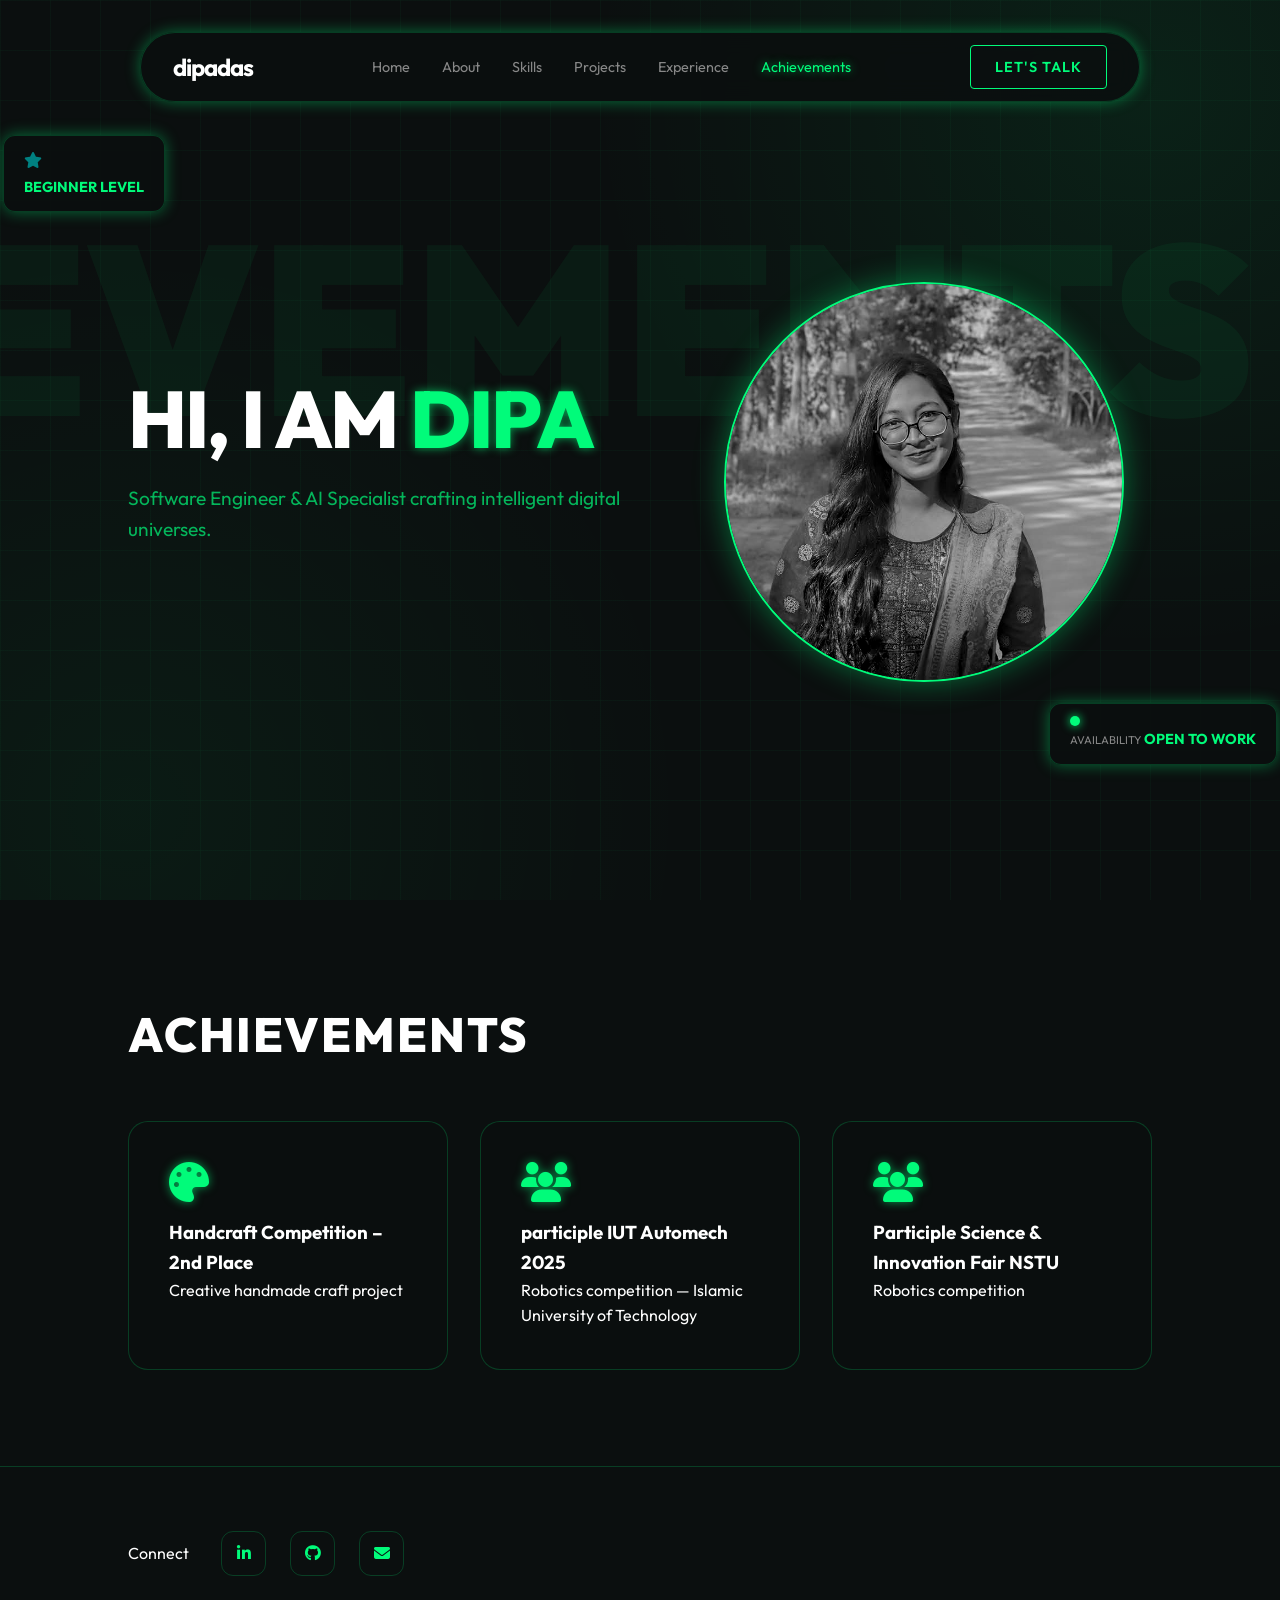
==== achievements.html @ 81ce1337 "Add files via upload" ====
<!DOCTYPE html>
<html lang="en">
<head>
    <meta charset="UTF-8">
    <meta name="viewport" content="width=device-width, initial-scale=1.0">
    <title>DIPA DAS | Achievements</title>
    <link rel="stylesheet" href="style.css">
    <link rel="stylesheet" href="https://cdnjs.cloudflare.com/ajax/libs/font-awesome/6.5.1/css/all.min.css">
</head>
<body>
    <header>
        <nav>
            <div class="logo">dipadas</div>
            <ul class="nav-links">
                <li><a href="index.html" class="nav-link">Home</a></li>
                <li><a href="about.html" class="nav-link">About</a></li>
                <li><a href="skills.html" class="nav-link">Skills</a></li>
                <li><a href="projects.html" class="nav-link">Projects</a></li>
                <li><a href="experience.html" class="nav-link">Experience</a></li>
                <li><a href="achievements.html" class="nav-link">Achievements</a></li>
            </ul>
            <a href="mailto:dadipa011@gmail.com?subject=Hello&body=I want to contact you" class="talk-btn">Let's Talk</a>
        </nav>
    </header>

    <main>
        <div class="bg-text" id="bg-text">ACHIEVEMENTS</div>
        
        <!-- Persistent Hero Section -->
        <section id="home" class="content-section">
            <div class="hero">
                <div class="hero-content">
                    <h2>HI, I AM <span>DIPA</span></h2>
                    <p>Software Engineer & AI Specialist crafting intelligent digital universes.</p>
                  
                </div>

                <div class="hero-image-container">
                    <div class="badge badge-experience">
                        <i class="fa-solid fa-star" style="color: #008080;"></i>
                        <div>
                            <strong>BEGINNER LEVEL</strong>
                        </div>
                    </div>

                    <div class="image-wrapper">
                        <img src="dipa.jpg" alt="dipa Profile">
                    </div>

                    <div class="badge badge-availability">
                        <div class="status-dot"></div>
                        <div>
                            <span>Availability</span>
                            <strong>OPEN TO WORK</strong>
                        </div>
                    </div>
                </div>
            </div>
        </section>

        <!-- Specific Section Content -->
        <section id="achievements" class="content-section">
            <div class="section">
                <h2 class="section-title">ACHIEVEMENTS</h2>
                <div class="achievements-grid">
                    <div class="achievement-card">
                        <i class="fa-solid fa-palette"></i>
                        <h3>Handcraft Competition – 2nd Place</h3>
                        <p>Creative handmade craft project</p>
                    </div>
                    <div class="achievement-card">
                        <i class="fa-solid fa-users"></i>
                        <h3>participle IUT Automech 2025</h3>
                        <p>Robotics competition — Islamic University of Technology</p>
                    </div>
                    <div class="achievement-card">
                        <i class="fa-solid fa-users"></i>
                        <h3>Participle Science & Innovation Fair NSTU</h3>
                        <p>Robotics competition</p>
                    </div>
                  
                </div>
            </div>
        </section>

        <section class="social-links-footer">
            <span>Connect</span>
            <div class="social-icons-footer">
                <a href="https://www.linkedin.com/in/dipa-das-a8a85934b/" class="social-icon"><i class="fa-brands fa-linkedin-in"></i></a>
                <a href="https://github.com/dipadas0034" class="social-icon"><i class="fa-brands fa-github"></i></a>
                <a href="mailto:dadipa011@gmail.com?subject=Hello&body=I want to contact you" class="social-icon"><i class="fa-solid fa-envelope"></i></a>
            </div>
        </section>
    </main>

    <script src="script.js"></script>
</body>
</html>
---- style.css ----
@import url('https://fonts.googleapis.com/css2?family=Outfit:wght@300;400;600;700&display=swap');

:root {
    --bg-color: #0b0f0f; /* Deep Cyber Black */
    --card-bg: rgba(11, 15, 15, 0.85);
    --accent-glow: #01FB7A; /* Neon Green Highlight */
    --text-primary: #ffffff;
    --text-secondary: rgba(1, 251, 122, 0.7); /* Muted Neon Green */
    --accent-blue: #00d2ff; 
    --nav-glass: rgba(11, 15, 15, 0.9);
    --border-glass: rgba(1, 251, 122, 0.2);
    --neon-shadow: 0 0 15px rgba(1, 251, 122, 0.4);
    --neon-text-shadow: 0 0 10px rgba(1, 251, 122, 0.6);
}

* {
    margin: 0;
    padding: 0;
    box-sizing: border-box;
    font-family: 'Outfit', sans-serif;
    scroll-behavior: smooth;
}

body {
    background-color: var(--bg-color);
    color: var(--text-primary);
    line-height: 1.6;
    overflow-x: hidden;
    background-image: 
        radial-gradient(circle at 90% 10%, rgba(1, 251, 122, 0.08) 0%, transparent 40%),
        radial-gradient(circle at 10% 90%, rgba(1, 251, 122, 0.05) 0%, transparent 40%),
        linear-gradient(rgba(1, 251, 122, 0.03) 1px, transparent 1px),
        linear-gradient(90deg, rgba(1, 251, 122, 0.03) 1px, transparent 1px);
    background-size: 100% 100%, 100% 100%, 50px 50px, 50px 50px;
    background-attachment: fixed;
}

/* Header & Nav */
header {
    position: fixed;
    top: 2rem;
    left: 50%;
    transform: translateX(-50%);
    width: 90%;
    max-width: 1000px;
    z-index: 1000;
}

nav {
    display: flex;
    justify-content: space-between;
    align-items: center;
    padding: 0.75rem 2rem;
    background: var(--nav-glass);
    backdrop-filter: blur(12px);
    -webkit-backdrop-filter: blur(12px);
    border: 1px solid var(--border-glass);
    border-radius: 100px;
    box-shadow: var(--neon-shadow);
}

.logo {
    font-size: 1.5rem;
    font-weight: 700;
    text-transform: lowercase;
    letter-spacing: -1px;
    color: var(--text-primary);
}

.logo span {
    color: var(--accent-glow);
    text-shadow: var(--neon-text-shadow);
}

.nav-links {
    display: flex;
    gap: 2rem;
    list-style: none;
}

.nav-links a {
    color: #888;
    text-decoration: none;
    font-size: 0.9rem;
    transition: all 0.3s ease;
}

.nav-links a:hover, .nav-links a.active {
    color: var(--accent-glow);
    text-shadow: var(--neon-text-shadow);
}

.talk-btn {
    border: 1px solid var(--accent-glow);
    color: var(--accent-glow);
    padding: 0.6rem 1.5rem;
    border-radius: 4px;
    text-decoration: none;
    font-weight: 600;
    font-size: 0.9rem;
    transition: all 0.3s ease;
    text-transform: uppercase;
    letter-spacing: 1px;
    background: transparent;
}

.talk-btn:hover {
    background: var(--accent-glow);
    color: var(--bg-color);
    box-shadow: 0 0 20px var(--accent-glow);
}

/* Hero Section */
.hero {
    min-height: 100vh;
    display: flex;
    align-items: center;
    gap: 6rem; /* Increased gap between text and image */
    padding: 8rem 10% 4rem;
    position: relative;
    max-width: 1400px;
    margin: 0 auto;
}

.hero-content h2 {
    font-size: 5rem;
    font-weight: 800;
    line-height: 1;
    margin-bottom: 1.5rem;
    letter-spacing: -2px;
}

.hero-content h2 span {
    color: var(--accent-glow);
    text-shadow: var(--neon-text-shadow);
}

.hero-content p {
    color: var(--text-secondary);
    font-size: 1.2rem;
    max-width: 500px;
    margin-bottom: 2.5rem;
}

.primary-btn {
    padding: 1rem 2rem;
    background: var(--accent-glow);
    color: var(--bg-color);
    border-radius: 4px;
    text-decoration: none;
    font-weight: 700;
    transition: all 0.3s;
    box-shadow: var(--neon-shadow);
    text-transform: uppercase;
    letter-spacing: 1px;
}

.primary-btn:hover {
    transform: translateY(-2px);
    box-shadow: 0 0 25px var(--accent-glow);
}

.hero-image-container .image-wrapper {
    position: relative;
    width: 400px;
    height: 400px; /* Square for circle */
    background: #111;
    border: 2px solid var(--accent-glow); /* More prominent glow border */
    border-radius: 50%; /* Perfect circle */
    overflow: hidden;
    box-shadow: 0 0 30px rgba(1, 251, 122, 0.4);
}

.image-wrapper img {
    width: 100%;
    height: 100%;
    object-fit: cover;
    filter: grayscale(100%) brightness(0.8) contrast(1.2);
    transition: all 0.5s ease;
}

.image-wrapper:hover img {
    filter: none;
    transform: scale(1.05); /* Subtle zoom on hover */
}

.badge {
    position: absolute;
    background: rgba(11, 15, 15, 0.9);
    border: 1px solid var(--border-glass);
    padding: 0.75rem 1.25rem;
    border-radius: 12px; /* Smoother rounded corners */
    z-index: 5;
    box-shadow: var(--neon-shadow);
}

.badge-experience { top: 15%; left: 3px; }
.badge-availability { bottom: 15%; right: 3px; }

.badge span { font-size: 0.7rem; color: #888; text-transform: uppercase; }
.badge strong { font-size: 0.9rem; color: var(--accent-glow); }

.status-dot {
    width: 10px;
    height: 10px;
    background: var(--accent-glow);
    border-radius: 50%;
    box-shadow: 0 0 10px var(--accent-glow);
}

/* Common Section Styles */
.section {
    padding: 6rem 10%;
    max-width: 1400px;
    margin: 0 auto;
}

.section-title {
    font-size: 3rem;
    font-weight: 800;
    margin-bottom: 3rem;
    color: var(--text-primary);
    text-transform: uppercase;
    letter-spacing: 2px;
}

.section-title span {
    color: var(--accent-glow);
    text-shadow: var(--neon-text-shadow);
}

/* Grid Components */
.skills-grid, .achievements-grid {
    display: grid;
    grid-template-columns: repeat(auto-fit, minmax(280px, 1fr));
    gap: 2rem;
}

.skill-card, .achievement-card {
    background: var(--card-bg);
    padding: 2.5rem;
    border-radius: 20px;
    border: 1px solid var(--border-glass);
    transition: all 0.3s ease;
}

.skill-card:hover, .achievement-card:hover {
    border-color: var(--accent-glow);
    box-shadow: 0 0 20px rgba(1, 251, 122, 0.2);
    transform: translateY(-5px);
}

.skill-card i, .achievement-card i {
    font-size: 2.5rem;
    color: var(--accent-glow);
    margin-bottom: 1rem;
    text-shadow: var(--neon-text-shadow);
}

.year {
    display: inline-block;
    color: var(--accent-glow);
    font-size: 0.8rem;
    font-weight: 700;
    margin-bottom: 0.5rem;
    text-transform: uppercase;
    letter-spacing: 1px;
}

/* Background Large Text */
.bg-text {
    position: absolute;
    right: 2%;
    top: 15%;
    font-size: 15rem;
    font-weight: 900;
    color: rgba(1, 251, 122, 0.05);
    pointer-events: none;
    z-index: -1;
    text-transform: uppercase;
}

/* Footer Socials */
.social-links-footer {
    padding: 4rem 10%;
    display: flex;
    align-items: center;
    gap: 2rem; /* Icons right next to text */
    border-top: 1px solid var(--border-glass);
}

.social-icons-footer {
    display: flex;
    gap: 1.5rem;
}

.social-icon {
    width: 45px;
    height: 45px;
    background: transparent;
    border: 1px solid var(--border-glass);
    border-radius: 12px; /* Restored to original bubble look */
    display: flex;
    align-items: center;
    justify-content: center;
    color: var(--accent-glow);
    transition: all 0.3s;
    text-decoration: none;
}

.social-icon:hover {
    background: var(--accent-glow);
    color: var(--bg-color);
    box-shadow: var(--neon-shadow);
}

/* About Page Specifics */
.about-grid {
    display: grid;
    grid-template-columns: 1fr 1.5fr;
    gap: 4rem;
    align-items: center;
}

.about-text h3 {
    font-size: 2.5rem;
    margin-bottom: 1.5rem;
    color: var(--accent-glow);
    text-transform: uppercase;
    text-shadow: var(--neon-text-shadow);
}

.stats-container {
    display: flex;
    gap: 3rem;
    margin-top: 3rem;
    padding-top: 2rem;
    border-top: 1px solid var(--border-glass);
}

.stat-item strong {
    font-size: 1.5rem;
    color: var(--accent-glow);
    text-shadow: var(--neon-text-shadow);
}

@media (max-width: 1024px) {
    .hero { flex-direction: column; text-align: center; padding-top: 10rem; }
    .hero-content h2 { font-size: 3.5rem; }
    .hero-image-container { margin-top: 4rem; width: 100%; justify-content: center; }
    .image-wrapper { width: 300px; height: 380px; }
    .about-grid { grid-template-columns: 1fr; text-align: center; }
    .about-image { display: flex; justify-content: center; }
    .stats-container { justify-content: center; }
}
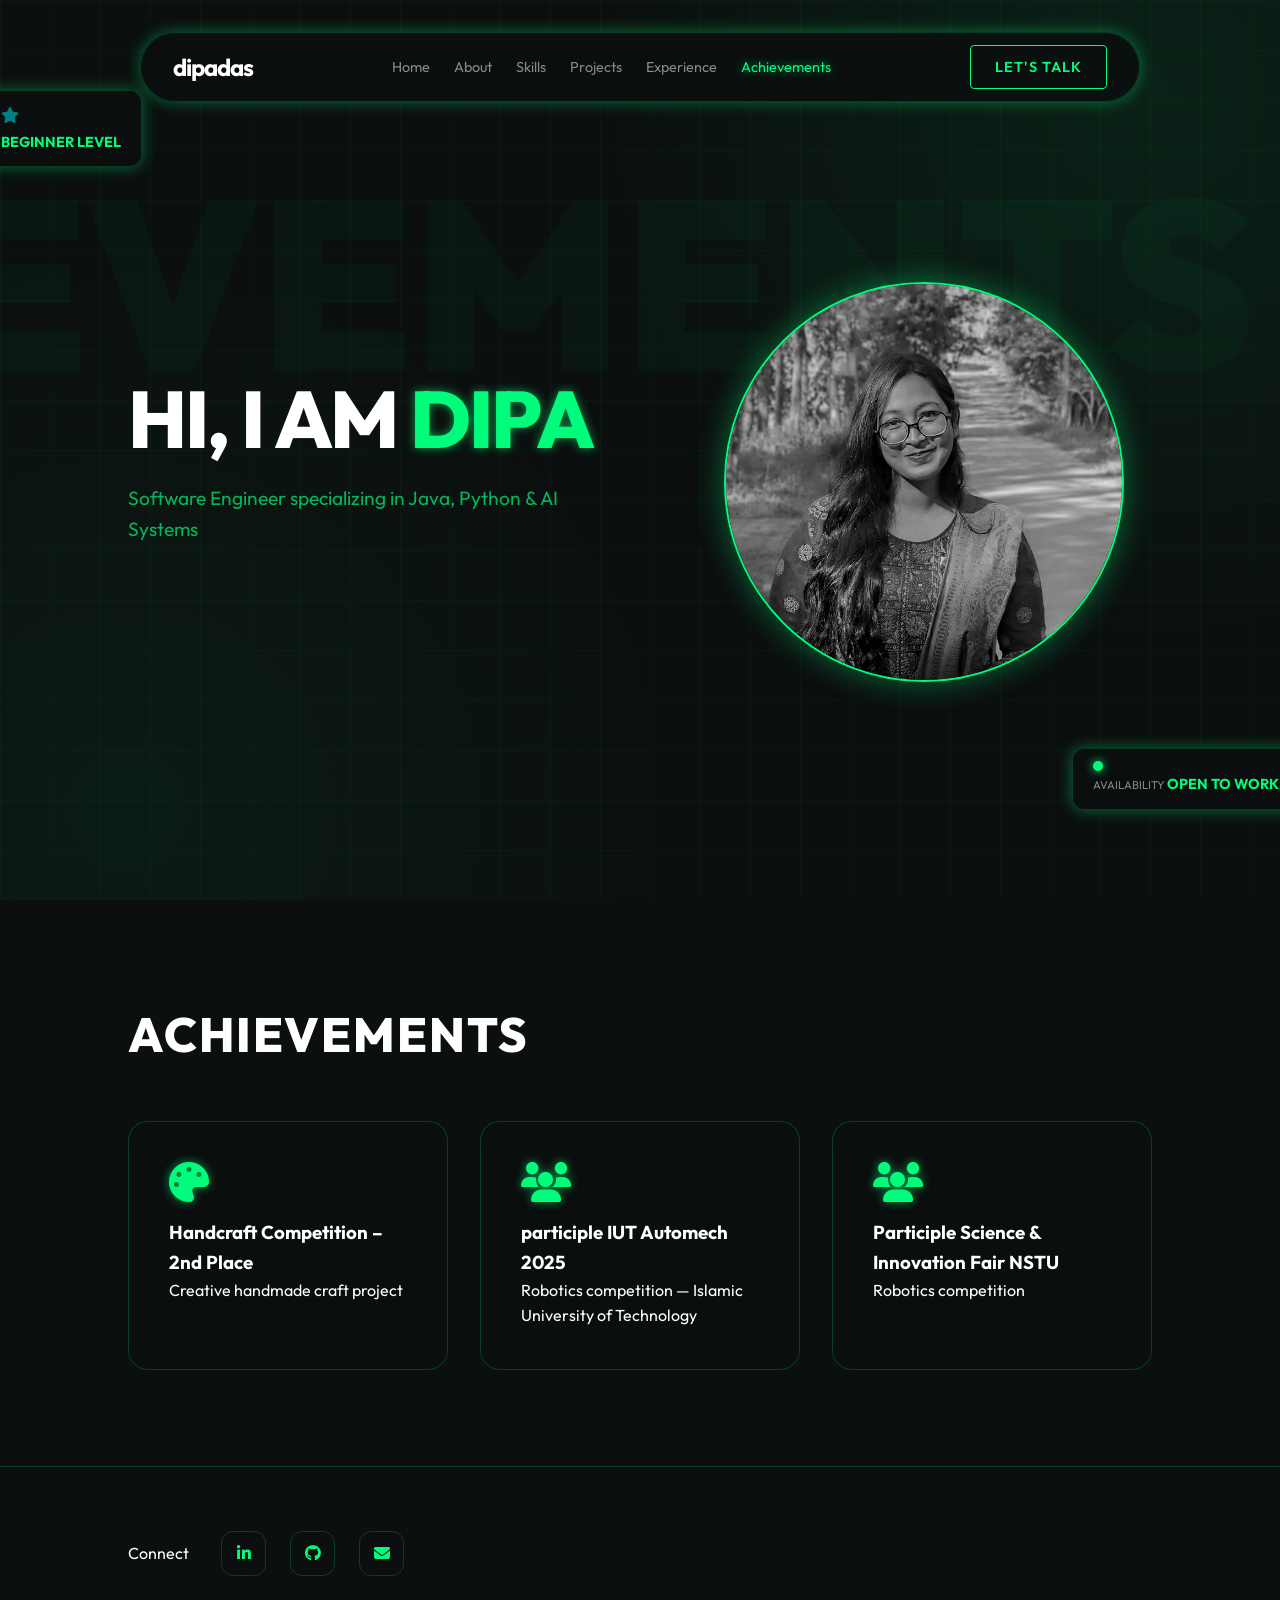
==== commit 1b94cf80: "Add files via upload" ====
--- a/achievements.html
+++ b/achievements.html
@@ -31,7 +31,7 @@
             <div class="hero">
                 <div class="hero-content">
                     <h2>HI, I AM <span>DIPA</span></h2>
-                    <p>Software Engineer & AI Specialist crafting intelligent digital universes.</p>
+                                        <p>Software Engineer specializing in Java, Python & AI Systems</p>
                   
                 </div>
 
--- a/style.css
+++ b/style.css
@@ -57,6 +57,7 @@
     border: 1px solid var(--border-glass);
     border-radius: 100px;
     box-shadow: var(--neon-shadow);
+    gap: 1rem; /* Add gap for mobile wrapping */
 }
 
 .logo {
@@ -74,8 +75,10 @@
 
 .nav-links {
     display: flex;
-    gap: 2rem;
+    gap: 1.5rem; /* Reduced gap from 2rem to 1.5rem */
     list-style: none;
+    flex-wrap: wrap; /* Allow wrapping on small screens */
+    justify-content: center;
 }
 
 .nav-links a {
@@ -140,6 +143,8 @@
     font-size: 1.2rem;
     max-width: 500px;
     margin-bottom: 2.5rem;
+    z-index: 2;
+    position: relative;
 }
 
 .primary-btn {
@@ -194,8 +199,8 @@
     box-shadow: var(--neon-shadow);
 }
 
-.badge-experience { top: 15%; left: 3px; }
-.badge-availability { bottom: 15%; right: 3px; }
+.badge-experience { top: 10%; left: -20px; }
+.badge-availability { bottom: 10%; right: -20px; }
 
 .badge span { font-size: 0.7rem; color: #888; text-transform: uppercase; }
 .badge strong { font-size: 0.9rem; color: var(--accent-glow); }
@@ -271,13 +276,14 @@
 .bg-text {
     position: absolute;
     right: 2%;
-    top: 15%;
+    top: 10%;
     font-size: 15rem;
     font-weight: 900;
-    color: rgba(1, 251, 122, 0.05);
+    color: rgba(1, 251, 122, 0.03); /* More subtle */
     pointer-events: none;
     z-index: -1;
     text-transform: uppercase;
+    overflow: hidden;
 }
 
 /* Footer Socials */
@@ -345,11 +351,21 @@
 }
 
 @media (max-width: 1024px) {
-    .hero { flex-direction: column; text-align: center; padding-top: 10rem; }
-    .hero-content h2 { font-size: 3.5rem; }
-    .hero-image-container { margin-top: 4rem; width: 100%; justify-content: center; }
-    .image-wrapper { width: 300px; height: 380px; }
-    .about-grid { grid-template-columns: 1fr; text-align: center; }
-    .about-image { display: flex; justify-content: center; }
-    .stats-container { justify-content: center; }
-}
+    header { top: 1rem; width: 95%; position: absolute; } /* absolute instead of fixed for better scrolling on mobile */
+    nav { padding: 0.8rem 1.2rem; border-radius: 15px; flex-direction: column; gap: 0.8rem; }
+    .logo { font-size: 1.2rem; margin-bottom: 0.2rem; }
+    .nav-links { gap: 0.8rem; justify-content: center; }
+    .nav-links a { font-size: 0.8rem; }
+    .talk-btn { font-size: 0.75rem; padding: 0.3rem 0.8rem; display: none; } /* Hide talk btn in main nav on v.small screens */
+
+    .hero { flex-direction: column; text-align: center; padding: 12rem 5% 4rem; gap: 2rem; }
+    .hero-content h2 { font-size: 2.8rem; }
+    .hero-content p { font-size: 1rem; padding: 0 1rem; }
+    
+    .hero-image-container { margin-top: 1rem; width: 100%; display: flex; flex-direction: column; align-items: center; gap: 1rem; }
+    .image-wrapper { width: 250px; height: 250px; order: -1; }
+    
+    .badge { position: relative; left: auto !important; top: auto !important; right: auto !important; bottom: auto !important; width: fit-content; margin: 0 auto; }
+    
+    .bg-text { font-size: 8rem; top: 15%; right: 5%; }
+}
